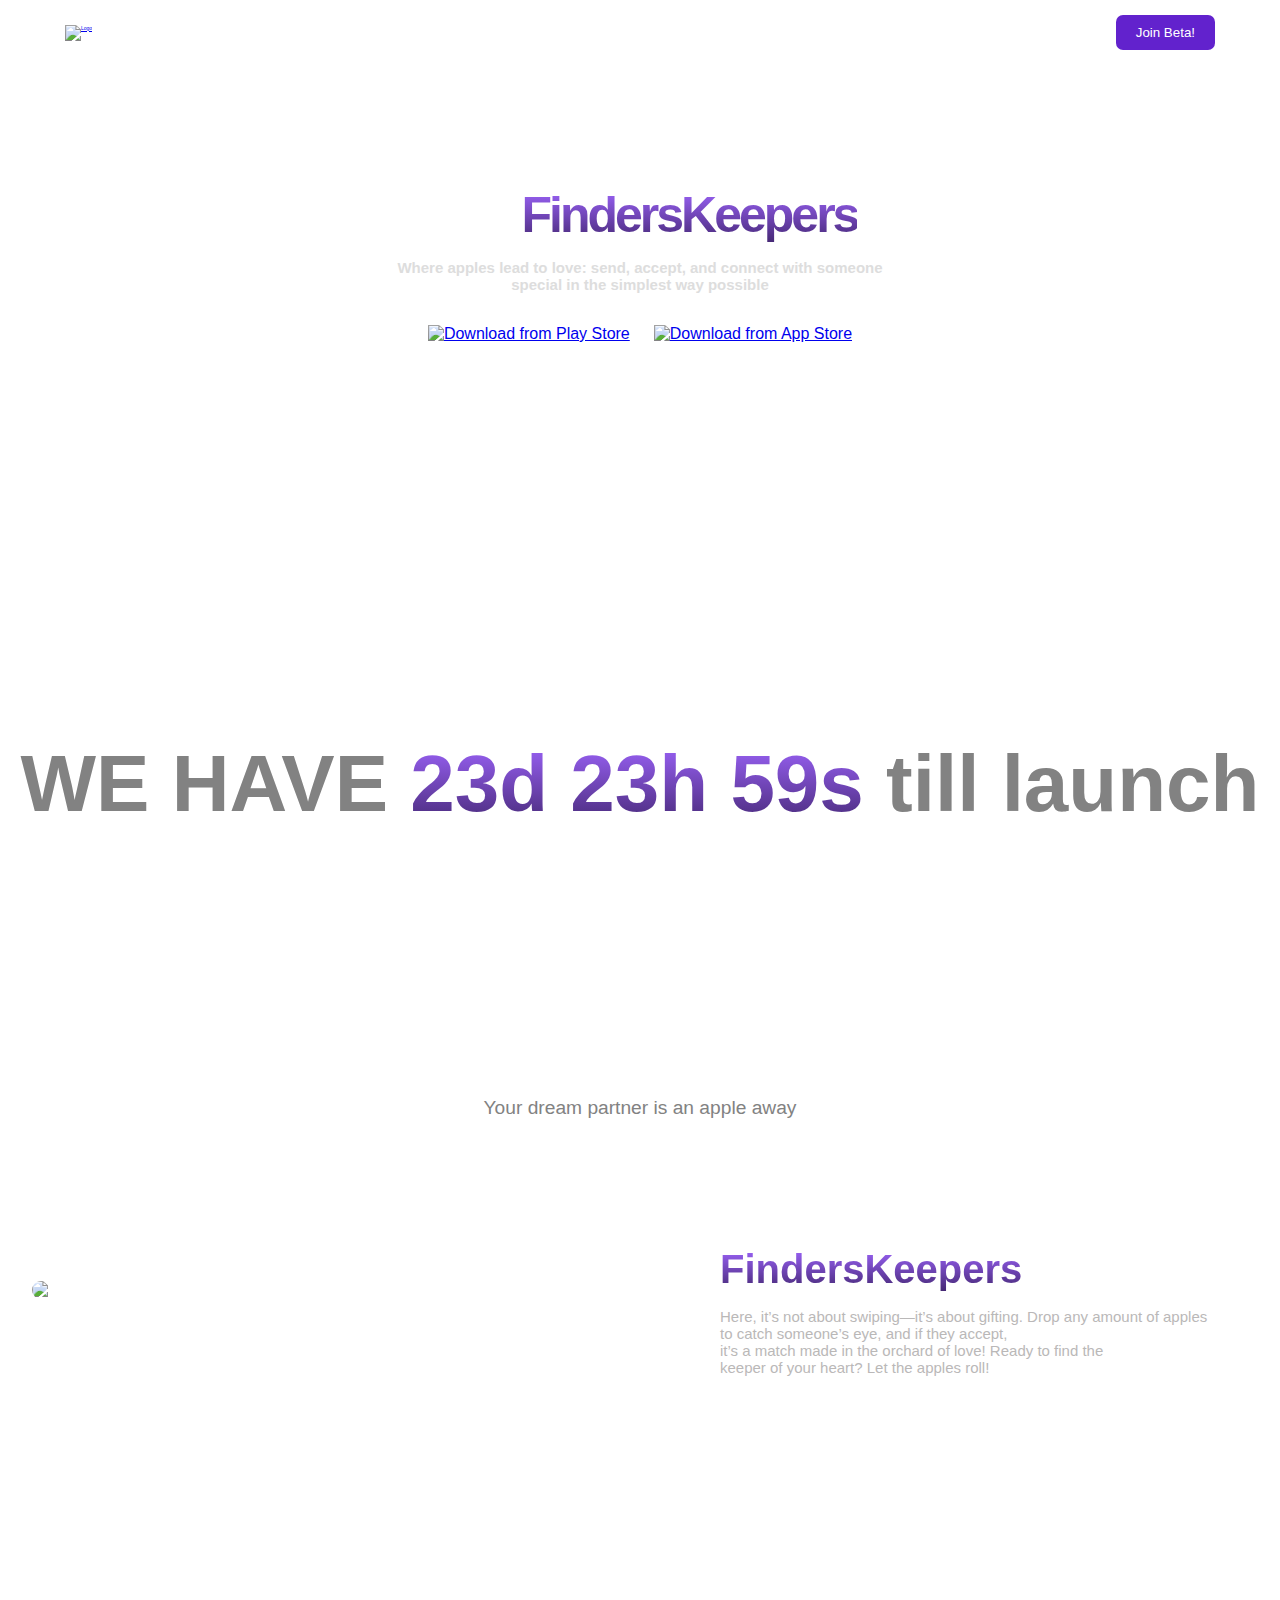
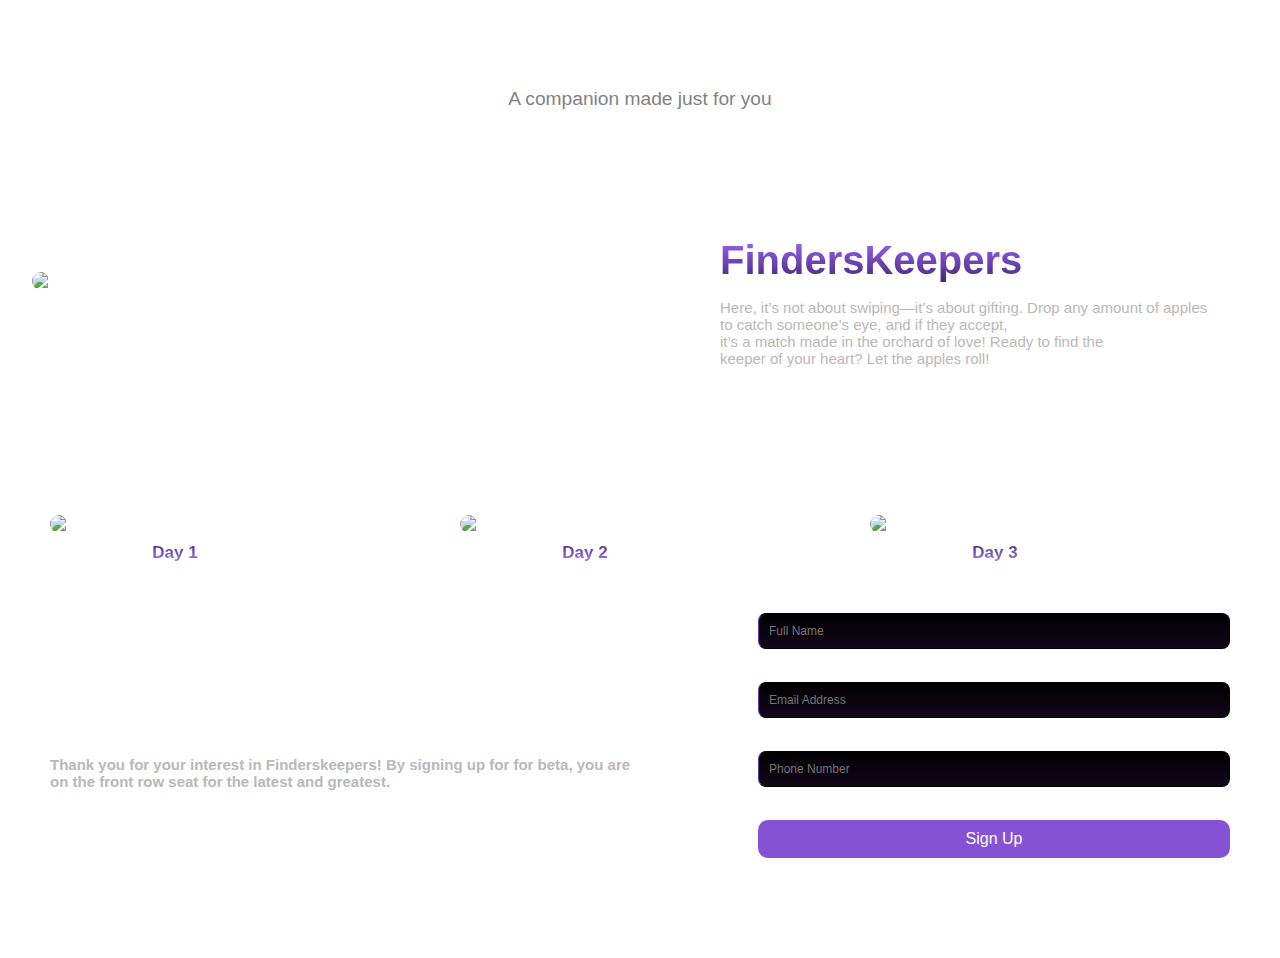
==== index.html @ 1da4b244 "Add files via upload" ====
<!DOCTYPE html>
<html lang="en">
<head>
  <meta charset="UTF-8">
  <meta name="viewport" content="width=device-width, initial-scale=1.0">
  <title>FindersKeepers</title>
  <link rel="stylesheet" href="style.css">
  <link rel="icon" type="image/x-icon" href="./password_reseted 1.png">
  <link rel="stylesheet" href="https://cdnjs.cloudflare.com/ajax/libs/font-awesome/6.0.0-beta3/css/all.min.css">

</head>
<body>
   
<!-- Pop-up Screen -->
<div id="popup" class="popup-overlay">
    <div class="popup-content">
        <!-- Close Button (X) -->
        <span id="close-btn" class="close-btn">&times;</span>

        <h1>Launching Soon</h1>
        <div id="countdown">
            <p id="days">14</p> <!-- Countdown display -->
            <p>days left</p>
        </div>

        <!-- Registration Form -->
        <form class="popup-form">
            <label for="name">Name:</label>
            <input type="text" id="name" name="name" placeholder="Your Name" required>

            <label for="phone">Phone Number:</label>
            <input type="tel" id="phone" name="phone" placeholder="Your Phone Number" required>

            <label for="email">Email:</label>
            <input type="email" id="email" name="email" placeholder="Your Email" required>

            <button type="submit" class="submit-btn">Submit</button>
        </form>
    </div>
</div>

<nav class="navbar">
  <div class="logo">
    <a href="./index.html">
    <img src="./image 2.png" alt="Logo">
  </a>
  </div>

  <div class="menu">
    <ul class="nav-links">
      <li><a href="./terms of service.html">EULA</a></li>
      <li><a href="./terms of use.html">Privacy Policy</a></li>
    </ul>
    <button onclick="scrollToBottom()" class="nav-button">Join Beta!</button>
  </div>

  <!-- Hamburger Icon for Mobile -->
  <div class="hamburger" onclick="toggleMenu()">
    <span></span>
    <span></span>
    <span></span>
  </div>
</nav>

  <!-- Hero Section -->
  <section class="hero">
    <h1>Find your love match <br>with <span class="highlight">FindersKeepers</span></h1>
    <h2>Where apples lead to love: send, accept, and connect with someone<br> special in the simplest way possible</h2>
    <div class="download-buttons">
        <a href="./playstore.html" class="playstore-btn">
            <img src="./Google Play.png" alt="Download from Play Store">
        </a>
        <a href="./playstore.html" class="appstore-btn">
            <img src="./jjj.png" alt="Download from App Store">
        </a>
    </div>
    <h3>WE HAVE <span class="highlight" style="font-weight: 800">23d 23h 59s </span>till launch</h3>
  </section>

 

  <section class="text-image-section">
    <div class="centered-text">Why Finderskeepers?</div>
    <h1>Ready to Explore Dating?</h1>
    <h3 style="font-weight: 300;">Your dream partner is an apple away</h3>
  </section>

<section class="image-text-section">
  <div class="image-container">
    <img src="./peepss 1.png" alt="Descriptive Image">
  </div>
  <div class="text-container">
    <h1>Get to know <br><span class="highlight">FindersKeepers</span></h1>
    <h3>Here, it’s not about swiping—it’s about gifting. 
      Drop any amount of apples <br>to catch someone’s eye, 
      and if they accept, <br>it’s a match made in the orchard of love! 
      Ready to find the <br>keeper of your heart? Let the apples roll!</h3>
  </div>
</section>

<section class="text-image-section">
  <div class="centered-text">Apple Genie</div>
  <h1>Discover Apple Genie</h1>
  <h3 style="font-weight: 300;">A companion made just for you</h3>
</section>

<section class="image-text-section">
<div class="image-container">
  <img src="./Group 1171274900.png" alt="Descriptive Image">
</div>
<div class="text-container">
  <h1>Get to know <br><span class="highlight">FindersKeepers</span></h1>
  <h3>Here, it’s not about swiping—it’s about gifting. 
    Drop any amount of apples <br>to catch someone’s eye, 
    and if they accept, <br>it’s a match made in the orchard of love! 
    Ready to find the <br>keeper of your heart? Let the apples roll!</h3>
</div>
</section>


  <section class="image-section">
    <!-- Centered H1 Text -->
    <h1>Apples rot in 3 days, make it count!</h1>

    <!-- Image Grid -->
    <div class="image-grid1">
        <!-- Image 1 -->
        <div class="image-container">
            <img src="./Group 2 copy 2.png" alt="Image 1">
            <p>Day 1</p>
        </div>
        <!-- Image 2 -->
        <div class="image-container">
            <img src="./Group 2.png" alt="Image 2">
            <p>Day 2</p>
        </div>
        <!-- Image 3 -->
        <div class="image-container">
            <img src="./Group 2 copy.png" alt="Image 3">
            <p>Day 3</p>
        </div>
    </div>
</section>

<!-- Join Beta Section -->
<section class="join-beta" id="bottom-section">
  <div class="beta-text">
      <h1>Sign Up For BETA!</h1>
      <h3>Thank you for your interest
        in Finderskeepers! By signing
        up for for beta, you are on
        the front row seat for
        the latest and greatest.</h3>
  </div>

  <div class="beta-form">
    <form id="contactForm">
          <input type="text" name="name" placeholder="Full Name" required><br>

          <input type="email" name="email" placeholder="Email Address" required><br>


          <input type="tel" name="phone" placeholder="Phone Number" required><br>

          <button type="submit" id="submitButton">Sign Up</button>
      </form>
  
</section>
  
  <!-- Footer -->
  <footer class="footer">
    <div class="footer-left">
        <ul>
            <li><a href="./contact.html">Have any questions?</a></li>
            <li><a href="./contact.html">Get in Touch</a></li>
            <li><a href="./terms of service.html">Explore Our Services</a></li>
            <li><a href="./terms of service.html">Subscription Plans</a></li>
        </ul>
    </div>

    <div class="footer-center">
        <p>&copy; 2024 FindersKeepers Dating Services LLC.
          All rights reserved..</p>
    </div>

    <div class="footer-right">
        <a href="#" aria-label="Twitter"><i class="fab fa-twitter"></i></a>
        <a href="https://www.instagram.com/finderskeepers.ai?igsh=MTg5Njdza3RnZmZndQ==" aria-label="Instagram"><i class="fab fa-instagram"></i></a>
        <a href="https://www.facebook.com/profile.php?id=61567170906089&mibextid=LQQJ4d" aria-label="WhatsApp"><i class="fab fa-facebook"></i></a>
    </div>
</footer>
  
</body>
</html>
<script>

    /* let countDownDate = localStorage.getItem('countDown');

    if (!countDownDate) {
        countDownDate = new Date().getTime() + (14 * 24 * 60 * 60 * 1000); // 14 days from now
        localStorage.setItem('countDownDate', countDownDate); // Save the countdown date
    }

    const x = setInterval(function() {
        // Get today's date and time
        const now = new Date().getTime();
        
        const distance = countDownDate - now;

        const days = Math.floor(distance / (1000 * 60 * 60 * 24));
        const hours = Math.floor((distance % (1000 * 60 * 60 * 24)) / (1000 * 60 * 60));
        const minutes = Math.floor((distance % (1000 * 60 * 60)) / (1000 * 60));
        const seconds = Math.floor((distance % (1000 * 60)) / 1000);

        document.getElementById("countdown").innerHTML = days + "d " + hours + "h " + minutes + "m " + seconds + "s ";

        if (distance < 0) {
            clearInterval(x);
            document.getElementById("countdown").innerHTML = "EXPIRED";
            localStorage.removeItem('countDownDate'); 
        }
    }, 1000);
    </script>

    <script>
/* const countdownElement = document.getElementById("days");
let launchDate = new Date().getTime() + 14 * 24 * 60 * 60 * 1000; // 14 days from now

function updateCountdown() {
    let now = new Date().getTime();
    let timeRemaining = launchDate - now;

    let days = Math.floor(timeRemaining / (1000 * 60 * 60 * 24));

    if (days >= 0) {
        countdownElement.innerText = days;
    } else {
        countdownElement.innerText = 0; // If time is up
    }
}

// Run countdown every second
setInterval(updateCountdown, 1000);

// Show Pop-up when user logs in
window.onload = function () {
    document.getElementById('popup').classList.add('popup-active');
};

// Close Pop-up when 'X' Button is clicked
document.getElementById("close-btn").addEventListener("click", function () {
    document.getElementById("popup").classList.remove('popup-active');
}); */

</script>

<script>
  
  function scrollToBottom() {
  const bottomSection = document.getElementById("bottom-section");
  bottomSection.scrollIntoView({ behavior: "smooth" });

}
</script>

<script>function toggleMenu() {
  const menu = document.querySelector('.menu');
  menu.classList.toggle('active');
}

</script>

<script>
  
  // Function to calculate the remaining time
function startCountdown() {
  // Check if there's already an end time saved in localStorage
  const savedEndTime = localStorage.getItem('endTime');
  let endTime;

  if (savedEndTime) {
    // Use the saved end time if it exists
    endTime = new Date(savedEndTime);
  } else {
    // Set the end time for 14 days from now if not saved
    endTime = new Date();
    endTime.setDate(endTime.getDate() + 14);
    localStorage.setItem('endTime', endTime); // Save the end time in localStorage
  }

  // Update the countdown every second
  const interval = setInterval(function() {
    const now = new Date().getTime();
    const distance = endTime - now;

    // Calculate days, hours, minutes, and seconds
    const days = Math.floor(distance / (1000 * 60 * 60 * 24));
    const hours = Math.floor((distance % (1000 * 60 * 60 * 24)) / (1000 * 60 * 60));
    const minutes = Math.floor((distance % (1000 * 60 * 60)) / (1000 * 60));
    const seconds = Math.floor((distance % (1000 * 60)) / 1000);

    // Display the result in the timer element
    document.getElementById("timer").innerHTML =
      days + "d " + hours + "h " + minutes + "m " + seconds + "s ";

    // If the countdown is over, display a message and stop the timer
    if (distance < 0) {
      clearInterval(interval);
      document.getElementById("timer").innerHTML = "EXPIRED";
    }
  }, 1000);
}

// Start the countdown when the page loads
window.onload = startCountdown;
</script>

<script>
  document.getElementById('contactForm').addEventListener('submit', function(event) {
    event.preventDefault(); 

    const name = event.target.name.value;
    const email = event.target.email.value;
    const phone = event.target.phone.value;

    const data = {
      fields: {
        Name: name,
        Email: email,
        Phone: phone,
      }
    };

    fetch('https://api.airtable.com/v0/appezTp09gLXihGwC/responses', {
      method: 'POST',
      headers: {
        'Authorization': 'Bearer pat8vH2xaKpoQCRGU.676bd17e2e6fd5bec17c1b3482b5bc698651316cea0dffa35423b391d162c2f3',
        'Content-Type': 'application/json'
      },
      body: JSON.stringify(data)
    })
    .then(response => response.json())
    .then(data => {
      console.log('Success:', data);
      // Display a success message to the user here
    })
    .catch((error) => {
      console.error('Error:', error);
      // Handle the error (e.g., show an error message)
    });
  });
</script>

<script>
  document.getElementById('contactForm').addEventListener('submit', function(event) {
  event.preventDefault(); // Prevent default form submission

  const name = event.target.name.value;
  const email = event.target.email.value;
  const phone = event.target.phone.value;
  const submitButton = document.getElementById('submitButton'); // Get the button element

  const data = {
    fields: {
      'Name': name,
      'Email': email,
      'Phone': phone,
    }
  };

  fetch('https://api.airtable.com/v0/appezTp09gLXihGwC/responses', {
    method: 'POST',
    headers: {
      'Authorization': 'Bearer pat8vH2xaKpoQCRGU.676bd17e2e6fd5bec17c1b3482b5bc698651316cea0dffa35423b391d162c2f3',
      'Content-Type': 'application/json'
    },
    body: JSON.stringify(data)
  })
  .then(response => response.json())
  .then(data => {
    console.log('Success:', data);

    submitButton.textContent = 'You are In!'; // Change the button text
    submitButton.style.backgroundColor = '#63FF73'; // Change background color
    submitButton.style.color = 'white'; // Optional: Change text color to white

    // Optionally clear the form
    event.target.reset();
  })
  .catch((error) => {
    console.error('Error:', error);
    // Handle error (you might also want to display an error message)
  });
});
</script>
---- style.css ----
@import url('https://fonts.cdnfonts.com/css/inter');
@import url('https://fonts.cdnfonts.com/css/braah-one');
@import url('https://fonts.cdnfonts.com/css/montserrat');

* {
    margin: 0;
    padding: 0;
    box-sizing: border-box;
  }
  
  body {
    background-image: url(./wallmain.png);
    background-size: cover;
    font-family: 'Montserrat', sans-serif;
    color: white;
  }

  #submitButton {
    transition: background-color 0.3s ease, color 0.3s ease; /* Smooth transition */
  }
  
/* Countdown Styles */
#countdown {
  text-align: center;
  margin-top: 20px;
}

#countdown h1 {
  color: purple;
  font-size: 24px;
}

#timer {
  font-size: 40px;
  color: #6222CD;
}

/* Responsive Styles for Countdown Clock */
@media (max-width: 768px) {
  #countdown h1 {
    font-size: 18px;
  }

  #timer {
    font-size: 16px;
  }
}

@media (max-width: 480px) {
  #countdown h1 {
    font-size: 16px;
  }

  #timer {
    font-size: 14px;
  }
}

@keyframes fadeEffect {
  0% {
    opacity: 0.5;
  }
  50% {
    opacity: 1;
  }
  100% {
    opacity: 0.5;
  }
}

#content {
  display: none;
}

  .navbar {
    font-size: 5px;
    display: flex;
    justify-content: space-between;
    align-items: center;
    padding: 2rem 3rem;
  }

  .logo img {
    height: 50px; /* Adjust the height of your logo */
    width: auto;
  }
  
  .navbar .nav-links {
    display: flex;
    list-style: none;
    margin-right: 400px;
  }
  
  .navbar .nav-links li {
    margin: 0 1rem;
  }
  
  .navbar .nav-links a {
    font-size: 12px;
    color: white;
    text-decoration: none;
  }  
  
  .cta-button {
    font-family: 'Inter', sans-serif;
    background-color: #6222CD;
    color: white;
    border: none;
    padding: 0.5rem 1rem;
    cursor: pointer;
    font-size: 13px;
    font-weight: 600;
    border-radius: 7px;
  }

  /* Basic Styles */
.navbar {
  display: flex;
  justify-content: space-between;
  align-items: center;
  padding: 15px;
  color: white;
}

.navbar .logo img {
  width: 150px;
  height: auto;
  margin-left: 50px;
}

.menu {
  display: flex;
  align-items: center;
}

.nav-links {
  gap: 50px;
  display: flex;
  list-style: none;
  margin-right: 20px;
}

.nav-links li {
  margin: 0 10px;
}

.nav-links li a {
  text-decoration: none;
  color: white;
}

.nav-links li a:hover {
  color: #8652D5;
}

.nav-button {
  padding: 10px 20px;
  background-color: #6222CD;
  border: none;
  border-radius: 7px;
  color: white;
  cursor: pointer;
  transition: background-color 0.3s ease;
  margin-right: 50px;
}

.nav-button:hover {
  background: -webkit-linear-gradient(#452874, #633AA7);
}

/* Hamburger Icon */
.hamburger {
  display: none;
  flex-direction: column;
  cursor: pointer;
}

.hamburger span {
  height: 1.5px;
  width: 20px;
  background-color: white;
  margin: 4px;
  transition: 0.3s;
}

/* Mobile Styles */
@media (max-width: 768px) {
  .menu {
    display: none;
    flex-direction: column;
    align-items: center;
    gap: 40px;
    background-color: black;
    position: absolute;
    top: 60px;
    right: 0;
    width: 100%;
    height: auto;
    padding-right: 20px;
    padding: 30px;
  }

  .menu.active {
    display: flex;
  }

  .navbar .logo img {
    width: 150px;
    height: auto;
    margin-left: 0px;
  }

  .nav-links {
    gap: 30px;
    flex-direction: column;
    margin: 0;
  }

  .nav-links li {
    margin: 10px 0;
  }

  .hamburger {
    display: flex;
  }

  .nav-button {
    align-items: flex-end;
    width: 33%;
    margin-top: 10px;
    margin-right: 0;
  }
}

.hero-images {
  display: flex;
  justify-content: space-between;
  align-items: center;
  width: 100%;
  margin-top: 30px;
  gap: 10px;
}

.hero-images img {
  width: 30%; /* Responsive sizing */
  border-radius: 10px;
}

/* Responsive Design */
@media (max-width: 768px) {
  .hero-content h1 {
    font-size: 2rem;
  }

  .hero-content h2 {
    font-size: 1.2rem;
  }

  .hero-images img {
    width: 25%; /* Slightly smaller on tablets */
  }
}

@media (max-width: 480px) {
  .hero {
    padding: 30px 10px;
  }

  .hero-content h1 {
    font-size: 1.8rem;
  }

  .hero-content h2 {
    font-size: 1rem;
  }

  .hero-images {
    flex-direction:inherit
  }

  .hero-images img {
    width: 15%; /* Stack images and resize for small screens */
    margin-bottom: 20px;
  }
}


  /* Pop-up Overlay */
.popup-overlay {
    position: fixed;
    top: 0;
    left: 0;
    width: 100%;
    height: 100%;
    background-color: rgba(0, 0, 0, 0.8); /* Semi-transparent background */
    display: flex;
    justify-content: center;
    align-items: center;
    z-index: 9999;
    visibility: hidden; /* Initially hidden */
  }
  
  /* Pop-up Content */
  .popup-content {
    background-color: black;
    padding: 2rem;
    border-radius: 10px;
    text-align: center;
    width: 400px;
    position: relative;
  }
  
  /* Countdown Clock Styling */
  #countdown {
    font-size: 2rem;
    font-weight: 800;
    margin: 1rem 0;
  }
  
  /* Form Styling */
  .popup-form {
    display: flex;
    flex-direction: column;
    gap: 1rem;
    margin-top: 1rem;
  }
  
  .popup-form input {
    width: 100%;
    padding: 0.5rem;
    border: 1px solid black;
    border-radius: 5px;
  }
  
  .popup-form button {
    padding: 0.75rem;
    background-color: #6222CD;
    color: white;
    border: none;
    border-radius: 5px;
    cursor: pointer;
    transition: background-color 0.3s ease;
  }
  
  .popup-form button:hover {
    background-color: #2980b9;
  }
  
  
  /* Cancel Button */
  .close-btn {
    position: absolute;
    top: 10px;
    right: 15px;
    font-size: 2rem;
    color: #333;
    cursor: pointer;
    background: none;
    border: none;
    outline: none;
  }
  
  .close-btn:hover {
    color: red;
  }
  
  /* Show Pop-up */
  .popup-active {
    visibility: visible;
  }
  
  /* Responsive Pop-up */
  @media (max-width: 600px) {
    .popup-content {
      width: 90%;
    }
  }
  
/* Hero Section */
.hero {
  height: 800px;
    text-align: center;
    padding: 3rem 0;
    background-image: url(./resize.png);
    background-position: center;
    background-size: contain;
  }
  
  .hero h1 {
    font-size: 50px;
    color: white;
    letter-spacing: -3px;
  }
  
  .hero h2 {
    font-size: 15px;
    color: #ddd;
    margin-bottom: 2rem;
    letter-spacing: 0px;
  }

  .hero h3 {
    margin-top: 395px;
    font-size: 80px;
  }

  .hero2 {
    text-align: center;
    padding: rem 0;
  }
  
  .hero2 h1 {
    font-size: 40px;
    color: white;
    letter-spacing: -3px;
  }
  
  .hero2 h2 {
    font-size: 15px;
    color: #ddd;
    margin-bottom: 2rem;
    letter-spacing: 0px;
  }

  .hero3 {
    margin-top: 260px;
    text-align: center;
  }

  .hero h1 .highlight {
    color: #6222CD; 
    font-family: 'Braah One', sans-serif;
  }

  .hero h1 .highlight2 {
    font-family: 'Braah One', sans-serif;
  }
  
  .download-buttons {
    display: flex;
    justify-content: center;
    gap: 1.5rem;
  }
  
  .download-buttons a {
    display: inline-block;
  }
  
  .download-buttons img {
    width: 160px; /* Adjust width as needed */
    height: auto;
    transition: transform 0.3s ease;
  }
  
  .download-buttons img:hover {
    transform: scale(1.05); 
  }
  
  /* Responsive Hero Section */
  @media (max-width: 768px) {
    .hero h3 {
      font-size: 20px;
    } 
  }
  @media (max-width: 768px) {
    .hero {
      height: 505px;
        text-align: center;
        padding: 3rem 0;
        background-image: url(./resize.png);
        background-position: center;
        background-size: cover;
      }

    .hero h1 {
      font-size: 33px;
      letter-spacing: -1px;
    }
  
    .hero h2 {
      font-size: 10px;
    }

    .hero h3 {
      margin-top: 200px;
      font-size: 30px;
    }

    .hero2 h1 {
      font-size: 40px;
      letter-spacing: 0px;
    }
  
    .hero2 p {
      font-size: 50px;
    }

    #timer {
      font-size: 30px;
    }
  
    .download-buttons img {
      width: 140px; /* Smaller buttons on smaller screens */
    }
  }
  
  @media (max-width: 480px) {
    .hero h1 {
      font-size: 35px;
    }
  
    .hero h2 {
      font-size: 10px;
    }

    .hero h3 {
      margin-top: 215px;
      font-size: 20px;
    }
  
    .download-buttons img {
      width: 120px;
    }
  }

  @media (max-width: 480px) {
    .cta-button {
      padding: 8px 16px;  
      font-size: 14px;    
    }
  }
  
  /* Responsive Button for Tablets (max-width: 768px) */
  @media (max-width: 768px) {
   .cta-button {
      padding: 5px 20px;  /* Slightly smaller for tablets */
      font-size: 12px;

    }
  }
  

  /* Responsive Navbar */
@media (max-width: 768px) {
    .nav-links {
      display: none; /* Hide navigation links on smaller screens */
    }
  
    .navbar {
      justify-content: space-between;
    }
  }

  /* Image Grid Section */
.image-grid {
    display: flex;
    justify-content: space-around;
    padding: rem;
  }
  
  .image-item img {
    width: 100%;
    max-width: 800px;
    height: auto;
    border-radius: 10px;
  }
  
  /* Responsive Styles for Image Grid */
  @media (max-width: 768px) {
    .image-grid {
      flex-direction: column;
      align-items: center;
      margin-left: 20px;
      margin-right: 20px;
    }
  
    .image-item {
      margin-bottom: 1.5rem;
    }
  
    .image-item img {
      max-width: 100%;
    }
  }

  /* Text and Image Section */
.text-image-section {
    text-align: center;
    padding: 4rem 2rem;
  }
  
  .text-image-section h1 {
    font-size: 2.5rem;
    margin-bottom: 2rem;
    color: white;
  }
  
  .text-image-section img {
    max-width: 80%;
    height: auto;
    border-radius: 10px;
  }
  
  /* Responsive Styles */
  @media (max-width: 768px) {
    .text-image-section h1 {
      font-size: 2rem;
    }
  
    .text-image-section img {
      max-width: 90%;
    }
  }
/* Three Items Section */
.three-items-section {
    display: flex;
    justify-content: space-around;
    padding: 2rem 2rem;
  }
  
  .item {
    text-align: center;
    width: 30%;
  }
  
  .item img {
    max-width: 80px;
    height: auto;
    margin-bottom: 1rem;
  }
  
  .item h3 {
    font-size: 1.5rem;
    letter-spacing: 0px;
    margin-bottom: 0.5rem;
    color: white;
  }
  
  .item p {
    font-size: 1rem;
    font-weight: 500;
    color: #BAB8B8;
  }
  
  /* Responsive Styles for Three Items Section */
  @media (max-width: 768px) {
    .three-items-section {
      flex-direction: column;
      align-items: center;
    }
  
    .item {
      width: 100%;
      margin-bottom: 2rem;
    }
  }

  /* Image and Text Section */
.image-text-section {
  margin-top: -90px;
    display: flex;
    align-items: center;
    padding: 4rem 2rem;
  }
  .highlight {
    background: -webkit-linear-gradient(#9F65FE, #452874);
    -webkit-background-clip: text;
    -webkit-text-fill-color: transparent;
  }
  .image-container {
    flex: 1; /* Allow the image container to take equal space */
    padding-right: 10rem; /* Space between image and text */
  }
  
  .image-text-section img {
    max-width: 80%;
    height: 80%;
    border-radius: 10px;
  }
  
  .text-container {
    flex: 1; /* Allow the text container to take equal space */
    text-align: left;
  }
  
  .text-container h1 {
    font-size: 2.5rem;
    margin-bottom: 1rem;
    color: white;
  }
  
  .text-container h3 {
    margin-bottom: 1rem;
    font-size: 15px;
    font-weight: 500;
    color: #BAB8B8;
  }
  
  /* Responsive Styles */
  @media (max-width: 768px) {
    .image-text-section {
      flex-direction: column;
      align-items: center; /* Center align on small screens */
    }
  
    .image-container {
      padding-right: 0; /* Remove padding on mobile */
      margin-bottom: 2rem; /* Space below image */
    }
  
    .text-container {
      text-align: center; /* Center align text on mobile */
    }
  
    .text-container h1 {
      font-size: 2rem;
    }
  
    .text-container h3 {
      font-size: .8rem;
      font-weight: 400;
      color: #BAB8B8;
    }
  }

  /* Join Beta Section Base Styles */
.join-beta {
  background: url('./Binary_001\ 1\ 1\ \(1\).png') no-repeat center center/cover;
  display: flex;
  justify-content: space-between;
  align-items: center;
  padding: 50px;
}

.beta-text {
  flex: 1;
  max-width: 50%;
}

.beta-text h1 {
  font-size: 60px;
  color: white;
}

.beta-text h3 {
  font-size: 15px;
  color: #BAB8B8;
  margin-top: 20px;
}

.beta-form {
  flex: 1;
  max-width: 40%;
}

.beta-form form {
  display: flex;
  flex-direction: column;
}

.beta-form input {
  padding: 10px;
  margin-bottom: 15px;
  font-size: 12px;
  width: 100%;
  color: #51546F;
  background: -webkit-linear-gradient(#000, #13061B);
  border: 1px solid #030005;
  border-left-color: #633AA7;
  border-radius: 8px;
}

.beta-form button {
  padding: 10px;
  font-size: 1rem;
  background-color: #8652D5;
  color: white;
  border: none;
  border-radius: 10px;
  cursor: pointer;
  transition: background-color 0.3s ease;
}

.beta-form button:hover {
  background-color: #6222CD;
}


  /* Responsive Styles */
  @media (max-width: 768px) {
    .beta-text {
      flex: 1;
      max-width: 120%;
      margin-bottom: 30px;
  
    }

    .beta-text h1 {
      text-align: center;
      font-size: 2rem;
      color: white;
    }

    .beta-text h3 {
      font-size: .8rem;
      font-weight: 400;
      color: #BAB8B8;
      margin-top: 20px;
    }
    
    .join-beta {
      flex-direction: column;
      align-items: center;
    
    }

    .beta-text {
      font-size: 13px;
      flex: 1;
      margin-right: 20px;
    }
  
    .beta-form {
      align-items: center;
      margin-right: 200px;
    }
  
    .beta-form input {
      width: 300%;
    }
  }

  /* Text and Image Section */
.text-image-footer-section {
    display: flex;
    align-items: center;
    padding: 3rem 4rem;
    
  }
  
  .text-container {
    flex: 1; 
    text-align: left;
  }
  
  .text-container h1 {
    font-size: 2.5rem;
    margin-bottom: 1rem;
    color: white;
  }
  
  .get-started-button {
    background-color: #6222CD;
    color: white;
    border: none;
    padding: 0.75rem 1.5rem;
    cursor: pointer;
    font-size: 1rem;
    border-radius: 10px;
    margin-top: 1rem; /* Space above button */
  }
  
  .image-container {
    flex: 1; /* Allow the image container to take equal space */
    text-align: right; /* Align image to the right */
  }
  
  .image-container img {
    max-width: 60%;
    height: auto;
    border-radius: 10px;
  }
  
 /* Footer Base Styling */
.footer {
    display: flex;
    justify-content: space-between;
    align-items: center;
    padding: 1rem;
    color: white;
    font-size: 10px;
    flex-wrap: wrap;
  }
  
  .footer-left ul {
    list-style: none;
    display: flex;
    gap: 1rem;
  }
  
  .footer-left ul li a {
    color: white;
    text-decoration: none;
  }
  
  .footer-center {
    text-align: center;
  }
  
  .footer-right a {
    margin-left: 1.5rem;
    font-size: 1rem;
    color: white;
    text-decoration: none;
    transition: color 0.3s ease;
  }
  
  .footer-right a:hover {
    color: #3498db;
  }
  
  /* Responsive Footer */
  @media (max-width: 768px) {
    .footer {
      flex-direction: column;
      text-align: center;
      padding: 2rem;
      gap: 1rem;
    }
  
    .footer-left ul {
      flex-direction: column;
      gap: 0.5rem;
      margin-bottom: 1.5rem;
    }
  
    .footer-right a {
      margin: 0.5rem;
      margin-bottom: 2rem;
    }
  }
  
  @media (max-width: 480px) {
    .footer-left ul {
      font-size: 0.9rem;
    }
  
    .footer-right a {
      font-size: 1.3rem;
    }
  }
  
  /* Responsive Styles */
  @media (max-width: 768px) {
    .text-image-footer-section {
      flex-direction: column; /* Stack elements vertically on small screens */
      align-items: center;
      text-align: center; /* Center text for mobile */
    }
  
    .text-container {
      margin-bottom: 1rem; /* Space below text container */
    }
  
    .text-container h1 {
      font-size: 1.5rem;
    }
  
    .image-container img {
      max-width: 90%; /* Adjust image size on mobile */
    }
  }

  /* Main Container */
.container {
  margin-left: 330px;
  align-items: center;
  text-align: center;
  width: 100%;
  max-width: 800px;
}

/* Centered Rectangle Text */
.centered-text {
  margin-top: 20px;
  display: inline-block;
  padding: 10px 20px;
  background-color: transparent;
  color: white;
  border-radius: 20px;
  border: 1px solid #fff;
  font-size: 12px;
  margin-bottom: 20px;
}

/* Headings */
h1 {
  font-size: 2rem;
  margin: 15px 0;
  color: #fff;
}

h3 {
  font-size: 1.2rem;
  color: #828282;
  margin-bottom: 30px;
}

/* Image and Text Section */
.content {
  display: flex;
  align-items: center;
  justify-content: space-between;
  gap: 40px;
  margin-top: 20px;
}

.content img {
  width: 500px;
  height: auto;
  border-radius: 10px;
}

.right-text {
  text-align: left;
}

.right-text h2 {
  font-size: 15px;
  color: #fff;
  margin-bottom: 10px;
}

.right-text p {
  font-size: 12px;
  color: #fff;
}
  
  
/* Responsive Design */
@media (max-width: 768px) {
  .container {
    max-width: 300px;
    align-items: center;
  }
  .content {
      flex-direction: column;
      align-items: center;
      text-align: center;
  }

  .content img {
      width: 150px;
      margin-bottom: 20px;
  }

  .right-text {
      text-align: center;
  }

  .right-text h2 {
      font-size: 1.2rem;
  }

  .right-text p {
      font-size: 0.9rem;
  }
}

@media (max-width: 480px) {

  .container {
    max-width: 300px;
    align-items: center;
  }

  h1 {
      font-size: 1.5rem;
  }

  h3 {
      font-size: 1rem;
  }

  .centered-text {
      font-size: 14px;
      padding: 8px 16px;
  }

  .content img {
      width: 120px;
  }

  .right-text h2 {
      font-size: 1rem;
  }

  .right-text p {
      font-size: 0.8rem;
  }
}

* Section Styling */
.image-section {
    text-align: center;
    padding: 20px;
    background: #ffffff;
}

.image-section h1 {
    align-items: center;
    text-align: center;
    margin-left: 17px;
    font-size: 20px;
    color: #fff;
    margin-bottom: 30px;
}

/* Image Grid Styling */
.image-grid1 {
    display: flex;
    justify-content: space-between;
    gap: 0px;
    flex-wrap: wrap;
    margin-left: 50px;
}

.image-container {
    flex: 1;
    min-width: 300px;
    text-align: center;
}

.image-container img {
    width: 100%;
    max-width: 600px;
    border-radius: 10px;
    display: block;
    margin: 0 auto;
}

.image-container p {
    margin-top: 10px;
    font-size: 17px;
    font-weight: 700;
    background: -webkit-linear-gradient(#452874, #B080FF);
    -webkit-background-clip: text;
    -webkit-text-fill-color: transparent;
}

/* Responsive Design */
@media (max-width: 768px) {
    .image-grid {
        flex-direction: column;
        margin-right: 20px;
    }

    .image-container {
      margin-right: 30px;
        margin-bottom: 20px;
    }

    .image-section h1 {
        font-size: 14px;
    }

    .image-container p {
        font-size: 12px;
        font-weight: 700;
    }
}

@media (max-width: 480px) {

  .image-grid {
    flex-direction: column;
    margin-right: 20px;
}

    .image-container img {
        max-width: 100%;
    }

    .image-section h1 {
        font-size: 16px;
    }

    .image-container p {
        font-size: 12px;
        font-weight: 700;
    }
}
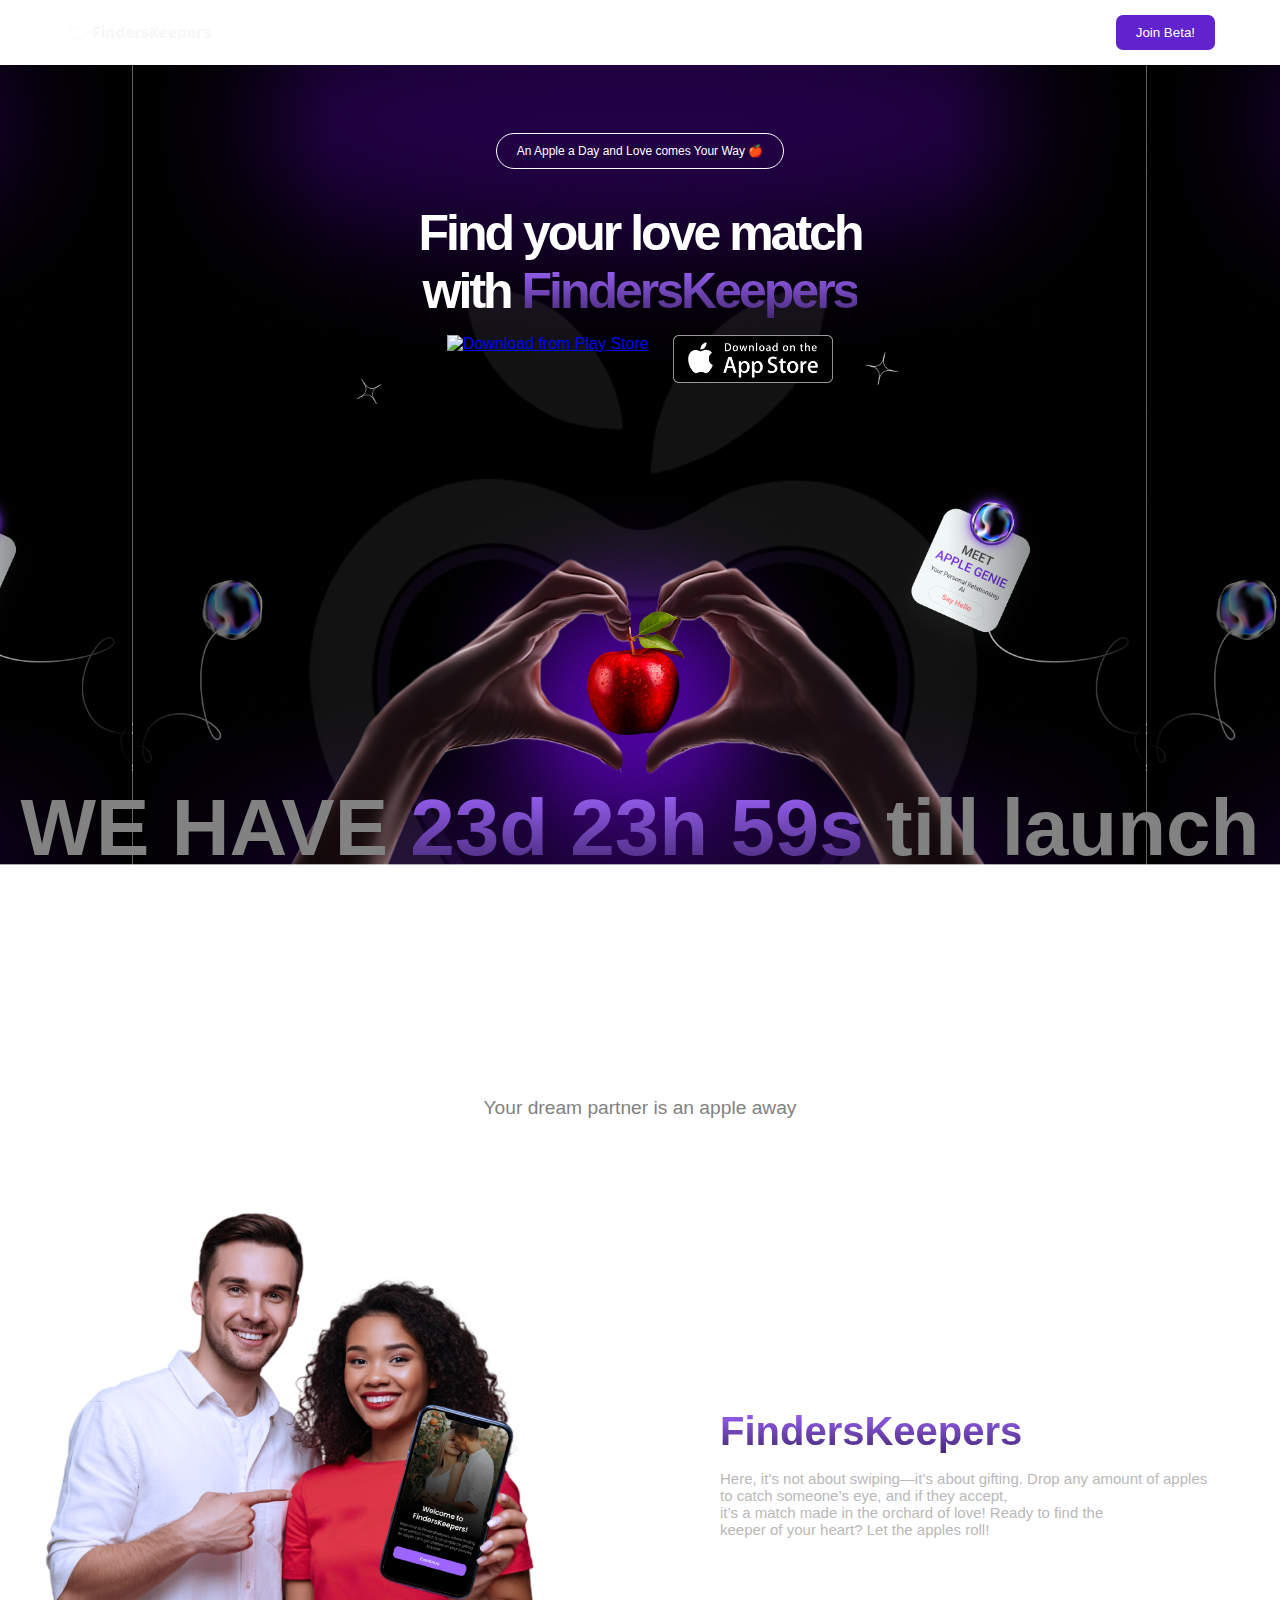
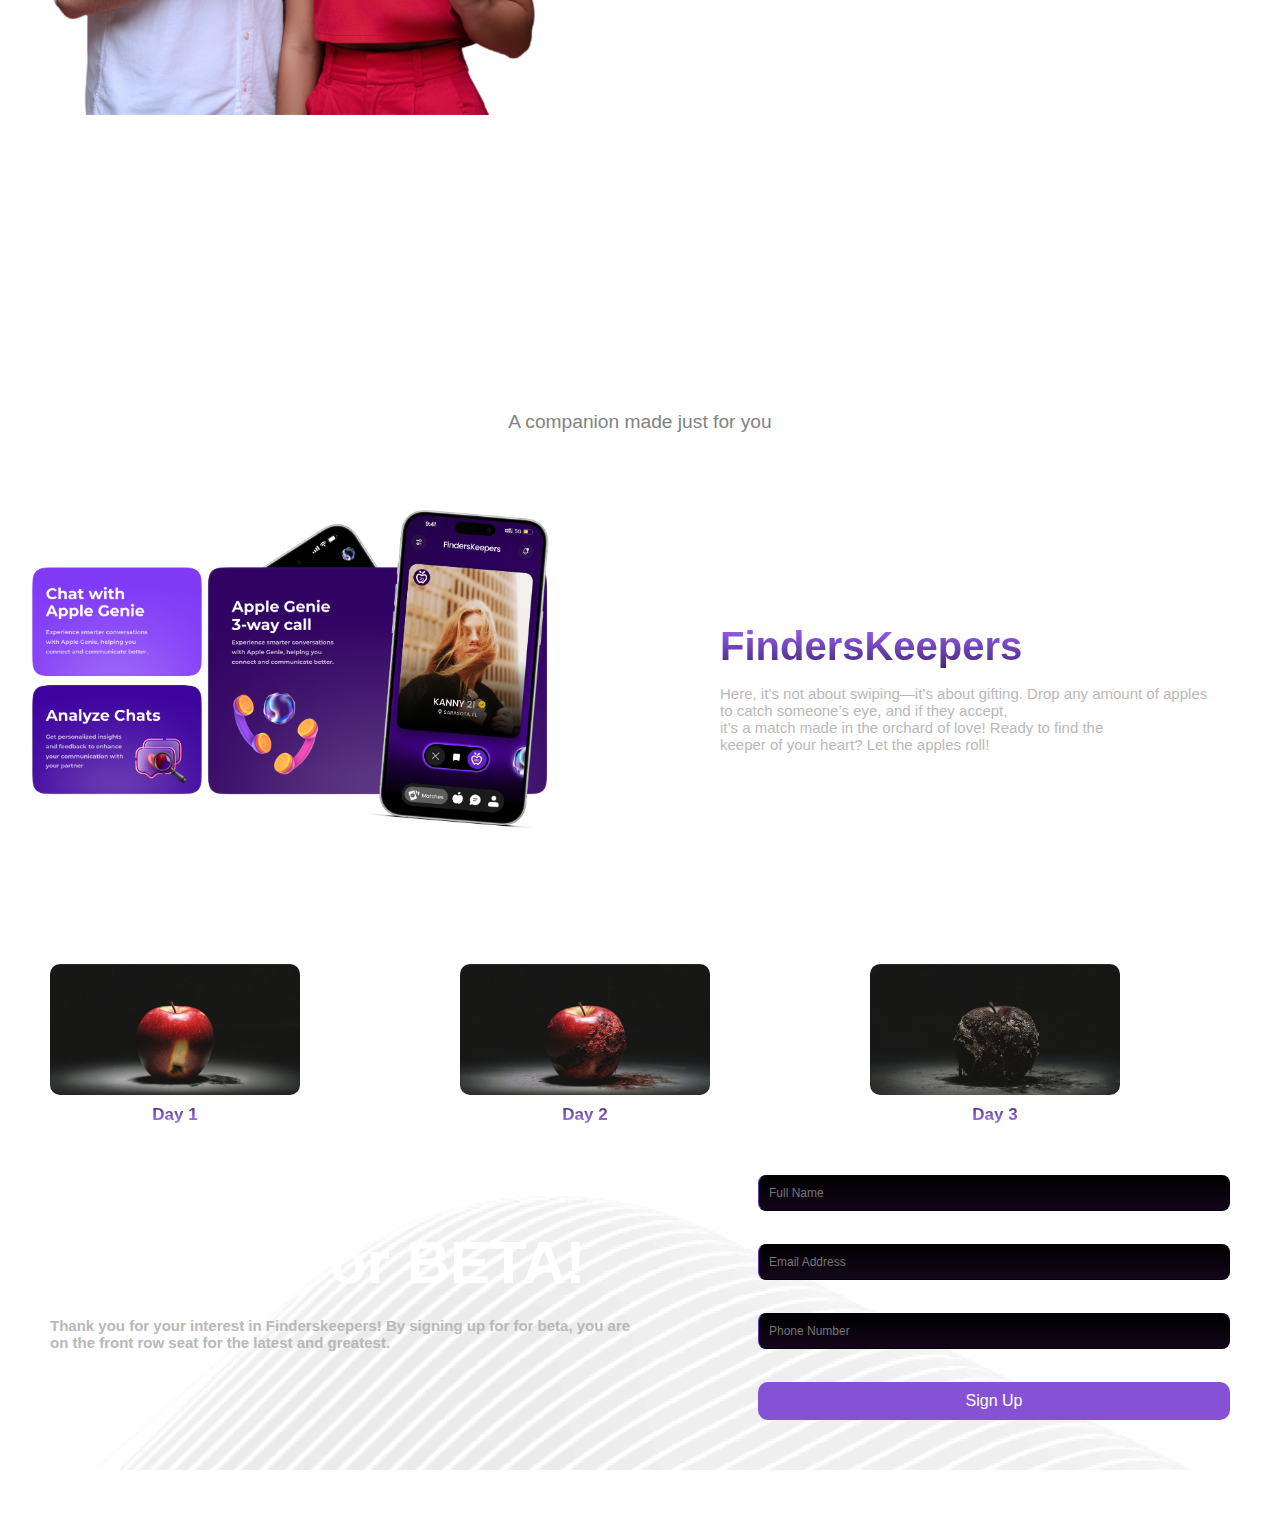
==== commit c7b9527d: "Update index.html" ====
--- a/index.html
+++ b/index.html
@@ -64,8 +64,8 @@
 
   <!-- Hero Section -->
   <section class="hero">
+    <div class="centered-text">An Apple a Day and Love comes Your Way 🍎</div>
     <h1>Find your love match <br>with <span class="highlight">FindersKeepers</span></h1>
-    <h2>Where apples lead to love: send, accept, and connect with someone<br> special in the simplest way possible</h2>
     <div class="download-buttons">
         <a href="./playstore.html" class="playstore-btn">
             <img src="./Google Play.png" alt="Download from Play Store">
@@ -171,10 +171,8 @@
   <footer class="footer">
     <div class="footer-left">
         <ul>
-            <li><a href="./contact.html">Have any questions?</a></li>
             <li><a href="./contact.html">Get in Touch</a></li>
             <li><a href="./terms of service.html">Explore Our Services</a></li>
-            <li><a href="./terms of service.html">Subscription Plans</a></li>
         </ul>
     </div>
 
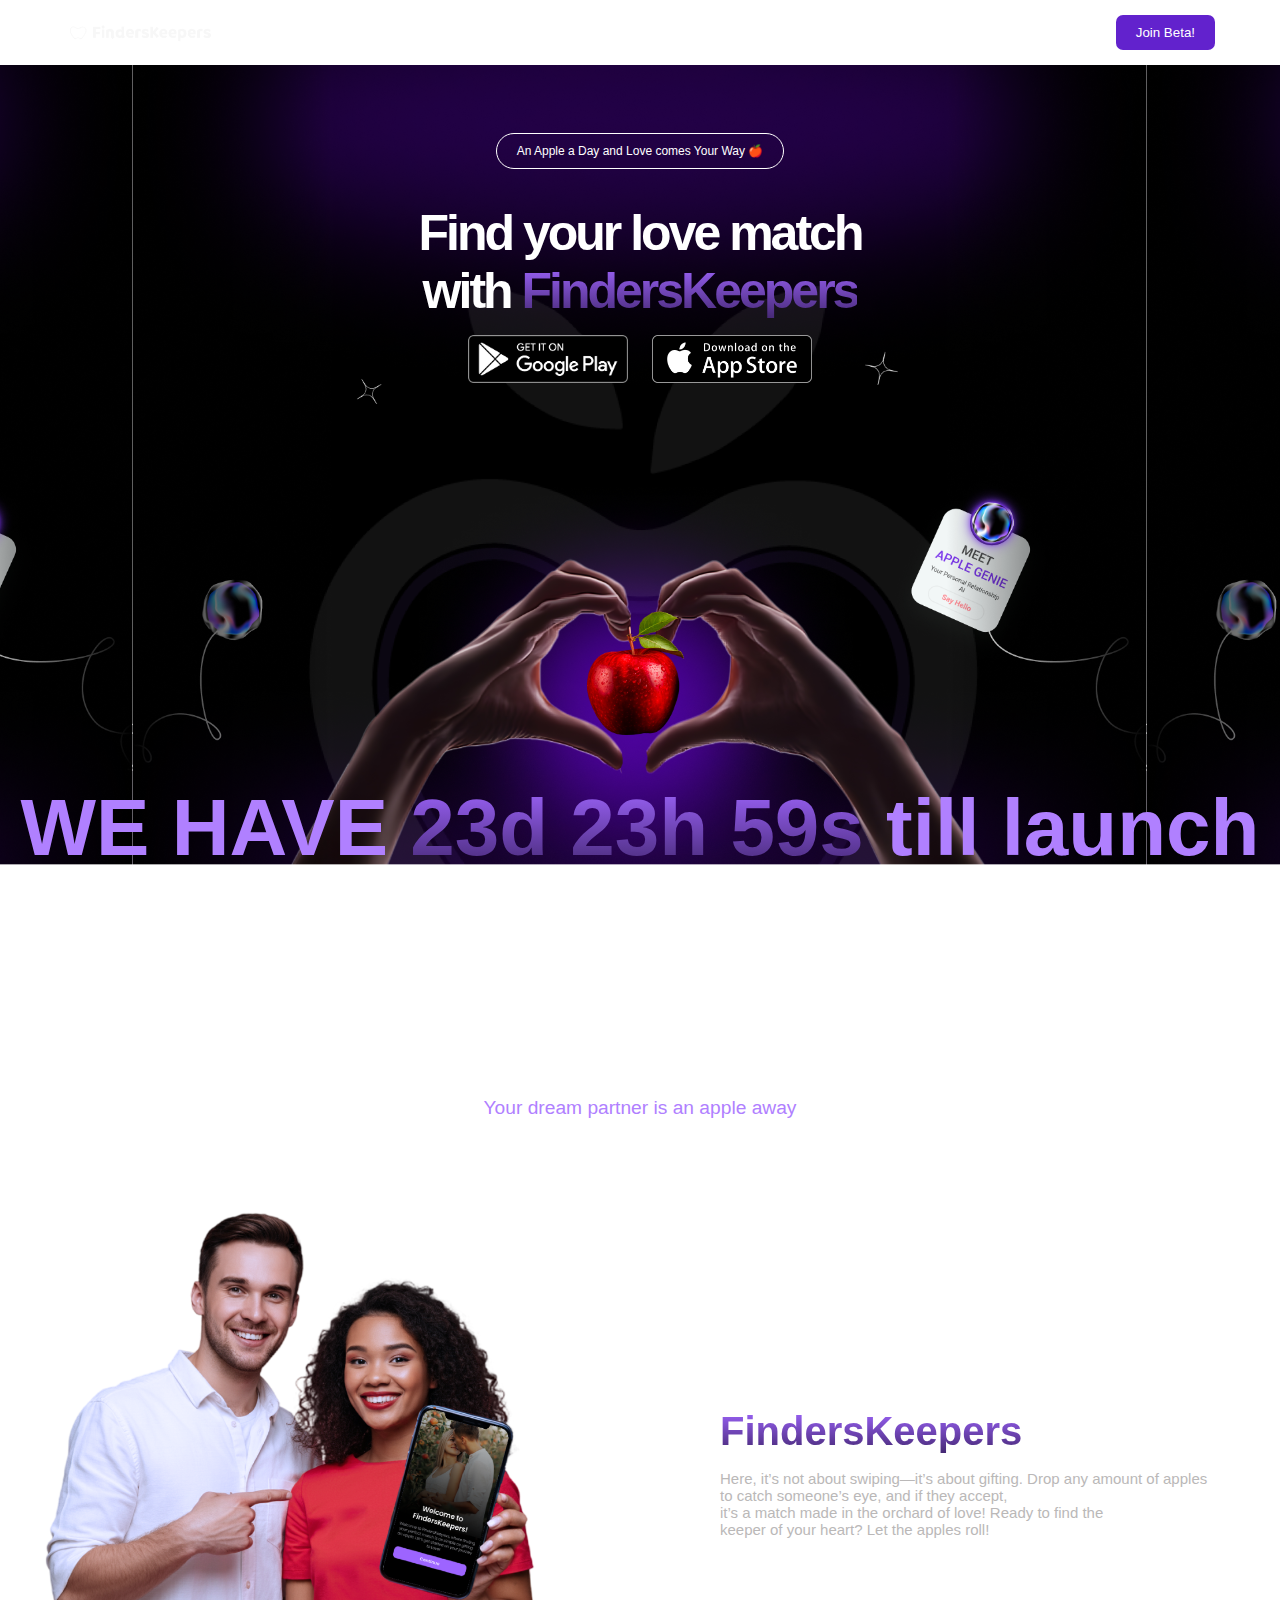
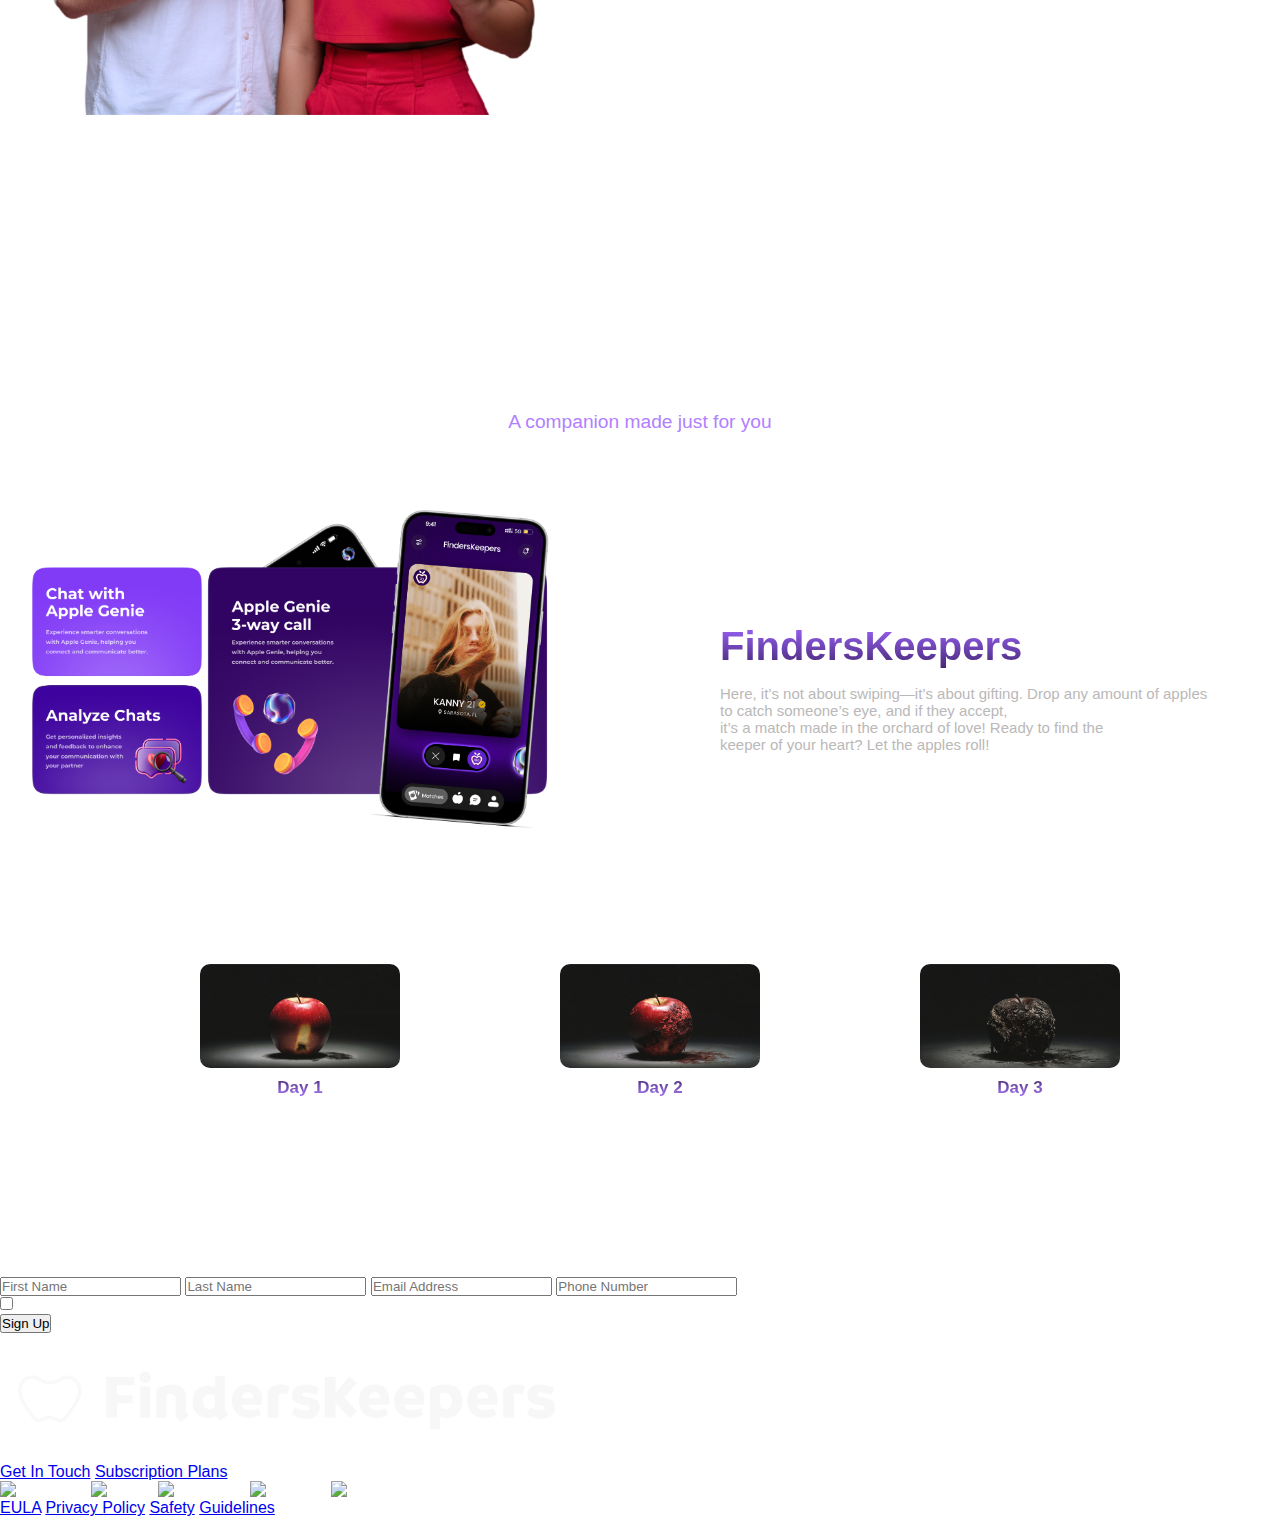
==== commit 85f82a3b: "Update index.html" ====
--- a/index.html
+++ b/index.html
@@ -48,8 +48,9 @@
 
   <div class="menu">
     <ul class="nav-links">
-      <li><a href="./terms of service.html">EULA</a></li>
-      <li><a href="./terms of use.html">Privacy Policy</a></li>
+      <li><a href="./terms of service.html">About Us</a></li>
+      <li><a href="./terms of use.html">Subscriptions</a></li>
+      <li><a href="./terms of use.html">Contact Us</a></li>
     </ul>
     <button onclick="scrollToBottom()" class="nav-button">Join Beta!</button>
   </div>
@@ -143,48 +144,56 @@
 </section>
 
 <!-- Join Beta Section -->
-<section class="join-beta" id="bottom-section">
-  <div class="beta-text">
-      <h1>Sign Up For BETA!</h1>
-      <h3>Thank you for your interest
-        in Finderskeepers! By signing
-        up for for beta, you are on
-        the front row seat for
-        the latest and greatest.</h3>
-  </div>
-
-  <div class="beta-form">
-    <form id="contactForm">
-          <input type="text" name="name" placeholder="Full Name" required><br>
-
-          <input type="email" name="email" placeholder="Email Address" required><br>
-
-
-          <input type="tel" name="phone" placeholder="Phone Number" required><br>
-
-          <button type="submit" id="submitButton">Sign Up</button>
-      </form>
-  
-</section>
+<div class="form-container">
+  <div class="centered-text">Join Us Today!</div>
+  <h1>Sign up for BETA</h1>
+  <p>Thank you for your interest in Finderskeepers! By signing up for beta,<br>
+    you are on the front row seat for the latest and greatest.</p>
+  <form>
+      <input type="text" placeholder="First Name" required>
+      <input type="email" placeholder="Last Name" required>
+      <input type="password" placeholder="Email Address" required>
+      <input type="tel" placeholder="Phone Number" required>
+      <div class="checkbox-container">
+          <input type="checkbox" id="signup" required>
+          <label for="signup">Sign me up for Newsletter and promotional offers</label>
+      </div>
+      <button type="submit">Sign Up</button>
+  </form>
+</div>
   
   <!-- Footer -->
-  <footer class="footer">
-    <div class="footer-left">
-        <ul>
-            <li><a href="./contact.html">Get in Touch</a></li>
-            <li><a href="./terms of service.html">Explore Our Services</a></li>
-        </ul>
+  <footer>
+    <div class="footer-container">
+        <div class="footer-left">
+            <img src="./image 2.png" alt="Logo">
+            <div class="footer-links">
+                <a href="./contact.html">Get In Touch</a>
+                <a href="./subscription.html">Subscription Plans</a>
+            </div>
+        </div>
+
+        <div class="footer-icons">
+          <img src="./Button (1) copy.png" alt="Facebook">
+          <img src="./Button (2) copy.png" alt="Twitter">
+          <img src="./Button (3).png" alt="Instagram">
+          <img src="./Button (4).png" alt="LinkedIn">
+          <img src="./Button copy.png" alt="YouTube">
+      </div>
     </div>
 
-    <div class="footer-center">
-        <p>&copy; 2024 FindersKeepers Dating Services LLC.
-          All rights reserved..</p>
-    </div>
-
-    <div class="footer-right">
-        <a href="#" aria-label="Twitter"><i class="fab fa-twitter"></i></a>
-        <a href="https://www.instagram.com/finderskeepers.ai?igsh=MTg5Njdza3RnZmZndQ==" aria-label="Instagram"><i class="fab fa-instagram"></i></a>
-        <a href="https://www.facebook.com/profile.php?id=61567170906089&mibextid=LQQJ4d" aria-label="WhatsApp"><i class="fab fa-facebook"></i></a>
+    <div class="footer-line"></div>
+
+    <div class="footer-bottom">
+        <div class="bottom-links">
+            <a href="./terms of service.html">EULA</a>
+            <a href="#">Privacy Policy</a>
+            <a href="#">Safety</a>
+            <a href="#">Guidelines</a>
+        </div>
+        <div class="copyright">
+            &copy; 2024 FindersKeepers Dating Services LLC. All rights reserved.
+        </div>
     </div>
 </footer>
   
--- a/style.css
+++ b/style.css
@@ -462,7 +462,15 @@
       font-size: 20px;
     } 
   }
-  @media (max-width: 768px) {
+
+  @media (max-width: 1024px) {
+    .hero h3 {
+      font-size: 50px;
+    } 
+  }
+
+
+  @media (max-width: 768px)  {
     .hero {
       height: 505px;
         text-align: center;
@@ -482,7 +490,7 @@
     }
 
     .hero h3 {
-      margin-top: 200px;
+      margin-top: 190px;
       font-size: 30px;
     }
 
@@ -514,7 +522,7 @@
     }
 
     .hero h3 {
-      margin-top: 215px;
+      margin-top: 198px;
       font-size: 20px;
     }
   
@@ -738,12 +746,13 @@
 }
 
 .beta-text h1 {
-  font-size: 60px;
+  font-size: 45px;
   color: white;
 }
 
 .beta-text h3 {
   font-size: 15px;
+  font-weight: 400;
   color: #BAB8B8;
   margin-top: 20px;
 }
@@ -992,7 +1001,7 @@
 
 h3 {
   font-size: 1.2rem;
-  color: #828282;
+  color: #B080FF;
   margin-bottom: 30px;
 }
 
@@ -1112,7 +1121,7 @@
     justify-content: space-between;
     gap: 0px;
     flex-wrap: wrap;
-    margin-left: 50px;
+    margin-left: 200px;
 }
 
 .image-container {
@@ -1139,10 +1148,33 @@
 }
 
 /* Responsive Design */
+
+@media (min-width: 768px) and (max-width: 1024px) {
+  .image-grid1 {
+      margin-left: 20px; /* Adjusted margin for smaller screen */
+      gap: 15px; /* Increased gap for better layout */
+      flex-wrap: nowrap; /* Prevent wrapping to keep all items in one row */
+  }
+
+  .image-container {
+      flex: 1 1 calc(33.333% - 15px); /* Divide row into 3 equal parts, accounting for gap */
+      max-width: calc(33.333% - 15px); /* Ensure max width matches the flex basis */
+  }
+
+  .image-container img {
+      max-width: 200%; /* Ensure the images scale properly */
+  }
+
+  .image-container p {
+      font-size: 15px; /* Slightly smaller text for better fit */
+  }
+}
+
+
 @media (max-width: 768px) {
-    .image-grid {
+    .image-grid1 {
         flex-direction: column;
-        margin-right: 20px;
+        margin-left: 100px;
     }
 
     .image-container {
@@ -1162,9 +1194,9 @@
 
 @media (max-width: 480px) {
 
-  .image-grid {
+  .image-grid1 {
     flex-direction: column;
-    margin-right: 20px;
+    margin-right: 200px;
 }
 
     .image-container img {
@@ -1179,4 +1211,4 @@
         font-size: 12px;
         font-weight: 700;
     }
-}+}
